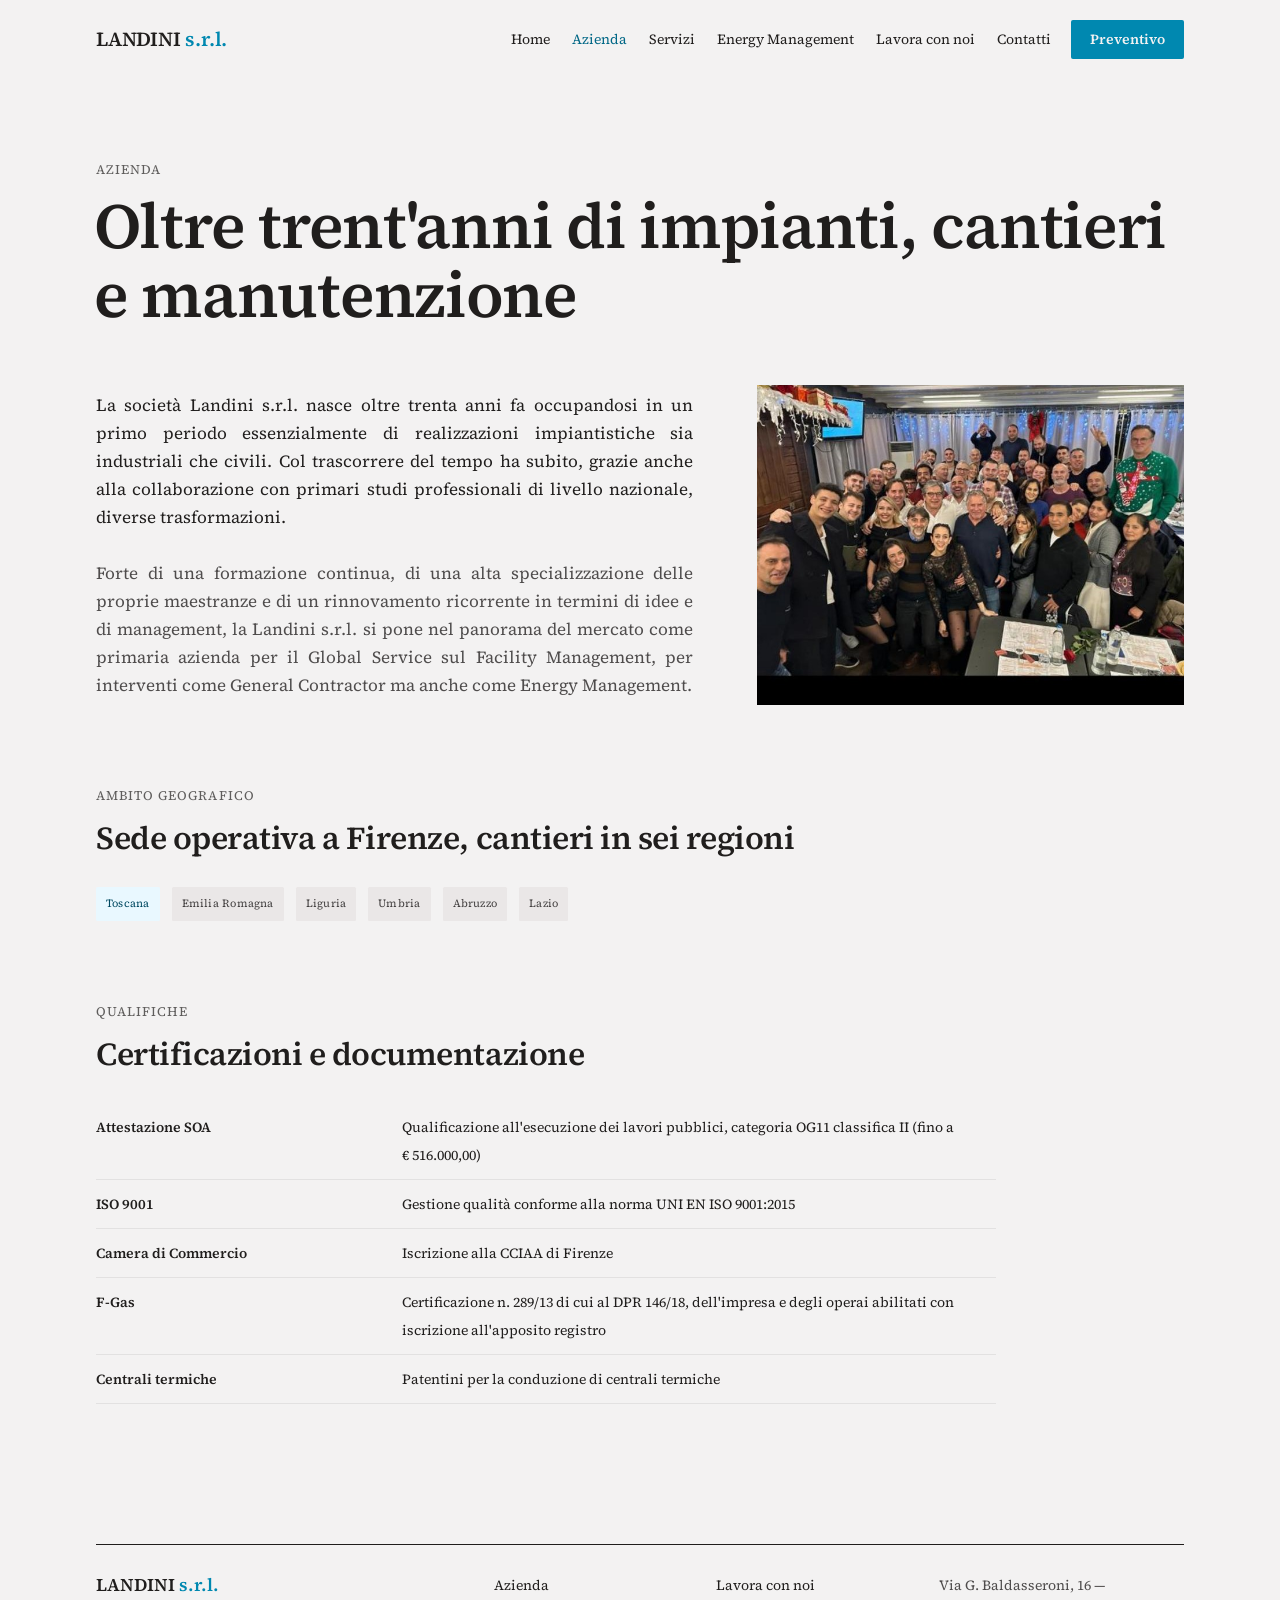
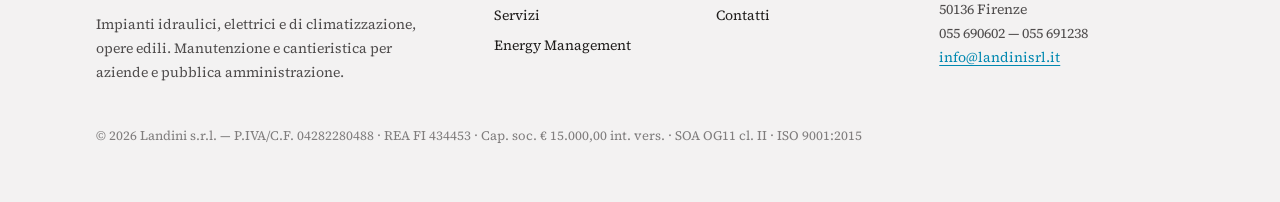
==== azienda.html @ 91101637 "layout change" ====
<!DOCTYPE html>
<html lang="it">
<head>
<meta charset="UTF-8">
<meta name="viewport" content="width=device-width, initial-scale=1">
<title>Azienda | Landini s.r.l.</title>
<meta name="description" content="Landini s.r.l.: oltre trent'anni di impianti, cantieri e manutenzione. Sede operativa a Firenze, attività in sei regioni. Certificazioni SOA, ISO 9001, F-Gas.">
<link rel="stylesheet" href="css/style.css">
</head>
<body>

<nav class="nav">
  <a href="index.html" class="nav-brand">LANDINI <span style="color:var(--color-accent)">s.r.l.</span></a>
  <div class="navlinks">
    <a class="navlink" href="index.html">Home</a>
    <a class="navlink" href="azienda.html" aria-current="page">Azienda</a>
    <a class="navlink" href="servizi.html">Servizi</a>
    <a class="navlink" href="energy-management.html">Energy Management</a>
    <a class="navlink" href="lavora-con-noi.html">Lavora con noi</a>
    <a class="navlink" href="contatti.html">Contatti</a>
  </div>
  <a href="contatti.html" class="btn btn-primary">Preventivo</a>
</nav>

<main>
  <section class="section-hero">
    <span class="eyebrow">Azienda</span>
    <h1 style="font-size:clamp(38px,5vw,64px);line-height:1.08;letter-spacing:-0.02em;margin:0 0 0 -0.035em">Oltre trent'anni di impianti, cantieri e manutenzione</h1>
  </section>

  <section class="section-split split split-75">
    <div>
      <p class="jt" style="font-size:17px;line-height:28px;margin:0 0 28px">La società Landini s.r.l. nasce oltre trenta anni fa occupandosi in un primo periodo essenzialmente di realizzazioni impiantistiche sia industriali che civili. Col trascorrere del tempo ha subito, grazie anche alla collaborazione con primari studi professionali di livello nazionale, diverse trasformazioni.</p>
      <p class="jt text-muted" style="font-size:17px;line-height:28px;margin:0">Forte di una formazione continua, di una alta specializzazione delle proprie maestranze e di un rinnovamento ricorrente in termini di idee e di management, la Landini s.r.l. si pone nel panorama del mercato come primaria azienda per il Global Service sul Facility Management, per interventi come General Contractor ma anche come Energy Management.</p>
    </div>
    <figure style="aspect-ratio:4/3;margin:0">
      <img src="images/azienda/cena.jpeg" alt="Il team Landini alla cena aziendale" style="width:100%;height:100%;object-fit:cover">
</figure>
  </section>

  <section class="section">
    <span class="eyebrow">Ambito geografico</span>
    <h2 style="font-size:32px;line-height:42px;letter-spacing:-0.015em;margin:0 0 28px">Sede operativa a Firenze, cantieri in sei regioni</h2>
    <div style="display:flex;flex-wrap:wrap;gap:10px 12px;max-width:60ch">
      <span class="tag tag-accent">Toscana</span>
      <span class="tag tag-neutral">Emilia Romagna</span>
      <span class="tag tag-neutral">Liguria</span>
      <span class="tag tag-neutral">Umbria</span>
      <span class="tag tag-neutral">Abruzzo</span>
      <span class="tag tag-neutral">Lazio</span>
    </div>
  </section>

  <section class="section">
    <span class="eyebrow">Qualifiche</span>
    <h2 style="font-size:32px;line-height:42px;letter-spacing:-0.015em;margin:0 0 28px">Certificazioni e documentazione</h2>
    <table class="table" style="max-width:900px">
      <tbody>
        <tr><td style="width:34%;font-family:var(--font-heading);font-weight:var(--font-heading-weight)">Attestazione SOA</td><td>Qualificazione all'esecuzione dei lavori pubblici, categoria OG11 classifica II (fino a € 516.000,00)</td></tr>
        <tr><td style="font-family:var(--font-heading);font-weight:var(--font-heading-weight)">ISO 9001</td><td>Gestione qualità conforme alla norma UNI EN ISO 9001:2015</td></tr>
        <tr><td style="font-family:var(--font-heading);font-weight:var(--font-heading-weight)">Camera di Commercio</td><td>Iscrizione alla CCIAA di Firenze</td></tr>
        <tr><td style="font-family:var(--font-heading);font-weight:var(--font-heading-weight)">F-Gas</td><td>Certificazione n. 289/13 di cui al DPR 146/18, dell'impresa e degli operai abilitati con iscrizione all'apposito registro</td></tr>
        <tr><td style="font-family:var(--font-heading);font-weight:var(--font-heading-weight)">Centrali termiche</td><td>Patentini per la conduzione di centrali termiche</td></tr>
      </tbody>
    </table>
  </section>
</main>

<footer class="site-footer">
  <hr class="hr-thin" style="margin-bottom:28px">
  <div class="footer-grid">
    <div>
      <span class="footer-brand">LANDINI <span style="color:var(--color-accent)">s.r.l.</span></span>
      <p class="text-muted" style="margin:14px 0 0">Impianti idraulici, elettrici e di climatizzazione, opere edili. Manutenzione e cantieristica per aziende e pubblica amministrazione.</p>
    </div>
    <div>
      <a class="navlink" href="azienda.html">Azienda</a>
      <a class="navlink" href="servizi.html">Servizi</a>
      <a class="navlink" href="energy-management.html">Energy Management</a>
    </div>
    <div>
      <a class="navlink" href="lavora-con-noi.html">Lavora con noi</a>
      <a class="navlink" href="contatti.html">Contatti</a>
    </div>
    <div class="text-muted">
      Via G. Baldasseroni, 16 — 50136 Firenze<br>
      055 690602 — 055 691238<br>
      <a href="mailto:info@landinisrl.it">info@landinisrl.it</a>
    </div>
  </div>
  <p class="footer-note">© <span id="current-year"></span> Landini s.r.l. — P.IVA/C.F. 04282280488 · REA FI 434453 · Cap. soc. € 15.000,00 int. vers. · SOA OG11 cl. II · ISO 9001:2015</p>
</footer>

<script src="js/main.js"></script>
</body>
</html>
---- css/style.css ----
/* Landini s.r.l. — Broadsheet editorial design system.
   Self-hosted Source Serif 4, CMYK press-plate photo treatment via js/print-plates.js. */

@font-face {
  font-family: 'Source Serif 4';
  font-style: italic;
  font-weight: 400;
  font-display: swap;
  src: url("../fonts/source-serif-4-italic-cyrillic-ext.woff2") format('woff2');
  unicode-range: U+0460-052F, U+1C80-1C8A, U+20B4, U+2DE0-2DFF, U+A640-A69F, U+FE2E-FE2F;
}
@font-face {
  font-family: 'Source Serif 4';
  font-style: italic;
  font-weight: 400;
  font-display: swap;
  src: url("../fonts/source-serif-4-italic-cyrillic.woff2") format('woff2');
  unicode-range: U+0301, U+0400-045F, U+0490-0491, U+04B0-04B1, U+2116;
}
@font-face {
  font-family: 'Source Serif 4';
  font-style: italic;
  font-weight: 400;
  font-display: swap;
  src: url("../fonts/source-serif-4-italic-greek.woff2") format('woff2');
  unicode-range: U+0370-0377, U+037A-037F, U+0384-038A, U+038C, U+038E-03A1, U+03A3-03FF;
}
@font-face {
  font-family: 'Source Serif 4';
  font-style: italic;
  font-weight: 400;
  font-display: swap;
  src: url("../fonts/source-serif-4-italic-vietnamese.woff2") format('woff2');
  unicode-range: U+0102-0103, U+0110-0111, U+0128-0129, U+0168-0169, U+01A0-01A1, U+01AF-01B0, U+0300-0301, U+0303-0304, U+0308-0309, U+0323, U+0329, U+1EA0-1EF9, U+20AB;
}
@font-face {
  font-family: 'Source Serif 4';
  font-style: italic;
  font-weight: 400;
  font-display: swap;
  src: url("../fonts/source-serif-4-italic-latin-ext.woff2") format('woff2');
  unicode-range: U+0100-02BA, U+02BD-02C5, U+02C7-02CC, U+02CE-02D7, U+02DD-02FF, U+0304, U+0308, U+0329, U+1D00-1DBF, U+1E00-1E9F, U+1EF2-1EFF, U+2020, U+20A0-20AB, U+20AD-20C0, U+2113, U+2C60-2C7F, U+A720-A7FF;
}
@font-face {
  font-family: 'Source Serif 4';
  font-style: italic;
  font-weight: 400;
  font-display: swap;
  src: url("../fonts/source-serif-4-italic-latin.woff2") format('woff2');
  unicode-range: U+0000-00FF, U+0131, U+0152-0153, U+02BB-02BC, U+02C6, U+02DA, U+02DC, U+0304, U+0308, U+0329, U+2000-206F, U+20AC, U+2122, U+2191, U+2193, U+2212, U+2215, U+FEFF, U+FFFD;
}
@font-face {
  font-family: 'Source Serif 4';
  font-style: normal;
  font-weight: 400;
  font-display: swap;
  src: url("../fonts/source-serif-4-normal-cyrillic-ext.woff2") format('woff2');
  unicode-range: U+0460-052F, U+1C80-1C8A, U+20B4, U+2DE0-2DFF, U+A640-A69F, U+FE2E-FE2F;
}
@font-face {
  font-family: 'Source Serif 4';
  font-style: normal;
  font-weight: 400;
  font-display: swap;
  src: url("../fonts/source-serif-4-normal-cyrillic.woff2") format('woff2');
  unicode-range: U+0301, U+0400-045F, U+0490-0491, U+04B0-04B1, U+2116;
}
@font-face {
  font-family: 'Source Serif 4';
  font-style: normal;
  font-weight: 400;
  font-display: swap;
  src: url("../fonts/source-serif-4-normal-greek.woff2") format('woff2');
  unicode-range: U+0370-0377, U+037A-037F, U+0384-038A, U+038C, U+038E-03A1, U+03A3-03FF;
}
@font-face {
  font-family: 'Source Serif 4';
  font-style: normal;
  font-weight: 400;
  font-display: swap;
  src: url("../fonts/source-serif-4-normal-vietnamese.woff2") format('woff2');
  unicode-range: U+0102-0103, U+0110-0111, U+0128-0129, U+0168-0169, U+01A0-01A1, U+01AF-01B0, U+0300-0301, U+0303-0304, U+0308-0309, U+0323, U+0329, U+1EA0-1EF9, U+20AB;
}
@font-face {
  font-family: 'Source Serif 4';
  font-style: normal;
  font-weight: 400;
  font-display: swap;
  src: url("../fonts/source-serif-4-normal-latin-ext.woff2") format('woff2');
  unicode-range: U+0100-02BA, U+02BD-02C5, U+02C7-02CC, U+02CE-02D7, U+02DD-02FF, U+0304, U+0308, U+0329, U+1D00-1DBF, U+1E00-1E9F, U+1EF2-1EFF, U+2020, U+20A0-20AB, U+20AD-20C0, U+2113, U+2C60-2C7F, U+A720-A7FF;
}
@font-face {
  font-family: 'Source Serif 4';
  font-style: normal;
  font-weight: 400;
  font-display: swap;
  src: url("../fonts/source-serif-4-normal-latin.woff2") format('woff2');
  unicode-range: U+0000-00FF, U+0131, U+0152-0153, U+02BB-02BC, U+02C6, U+02DA, U+02DC, U+0304, U+0308, U+0329, U+2000-206F, U+20AC, U+2122, U+2191, U+2193, U+2212, U+2215, U+FEFF, U+FFFD;
}
@font-face {
  font-family: 'Source Serif 4';
  font-style: normal;
  font-weight: 600;
  font-display: swap;
  src: url("../fonts/source-serif-4-normal-cyrillic-ext.woff2") format('woff2');
  unicode-range: U+0460-052F, U+1C80-1C8A, U+20B4, U+2DE0-2DFF, U+A640-A69F, U+FE2E-FE2F;
}
@font-face {
  font-family: 'Source Serif 4';
  font-style: normal;
  font-weight: 600;
  font-display: swap;
  src: url("../fonts/source-serif-4-normal-cyrillic.woff2") format('woff2');
  unicode-range: U+0301, U+0400-045F, U+0490-0491, U+04B0-04B1, U+2116;
}
@font-face {
  font-family: 'Source Serif 4';
  font-style: normal;
  font-weight: 600;
  font-display: swap;
  src: url("../fonts/source-serif-4-normal-greek.woff2") format('woff2');
  unicode-range: U+0370-0377, U+037A-037F, U+0384-038A, U+038C, U+038E-03A1, U+03A3-03FF;
}
@font-face {
  font-family: 'Source Serif 4';
  font-style: normal;
  font-weight: 600;
  font-display: swap;
  src: url("../fonts/source-serif-4-normal-vietnamese.woff2") format('woff2');
  unicode-range: U+0102-0103, U+0110-0111, U+0128-0129, U+0168-0169, U+01A0-01A1, U+01AF-01B0, U+0300-0301, U+0303-0304, U+0308-0309, U+0323, U+0329, U+1EA0-1EF9, U+20AB;
}
@font-face {
  font-family: 'Source Serif 4';
  font-style: normal;
  font-weight: 600;
  font-display: swap;
  src: url("../fonts/source-serif-4-normal-latin-ext.woff2") format('woff2');
  unicode-range: U+0100-02BA, U+02BD-02C5, U+02C7-02CC, U+02CE-02D7, U+02DD-02FF, U+0304, U+0308, U+0329, U+1D00-1DBF, U+1E00-1E9F, U+1EF2-1EFF, U+2020, U+20A0-20AB, U+20AD-20C0, U+2113, U+2C60-2C7F, U+A720-A7FF;
}
@font-face {
  font-family: 'Source Serif 4';
  font-style: normal;
  font-weight: 600;
  font-display: swap;
  src: url("../fonts/source-serif-4-normal-latin.woff2") format('woff2');
  unicode-range: U+0000-00FF, U+0131, U+0152-0153, U+02BB-02BC, U+02C6, U+02DA, U+02DC, U+0304, U+0308, U+0329, U+2000-206F, U+20AC, U+2122, U+2191, U+2193, U+2212, U+2215, U+FEFF, U+FFFD;
}

:root {
  --color-bg: #f3f2f2;
  --color-surface: #eae9e9;
  --color-text: #201e1d;
  --color-accent: #0088b0;
  --color-accent-2: #d6006c;
  --color-divider: color-mix(in srgb, #201e1d 16%, transparent);

  --color-neutral-100: #f8f4f4;
  --color-neutral-200: #eae7e7;
  --color-neutral-800: #444141;
  --color-neutral-900: #2d2b2b;

  --color-accent-100: #e9f8ff;
  --color-accent-700: #006786;
  --color-accent-800: #004961;

  --color-accent-2-100: #fff1f4;
  --color-accent-2-800: #790e3d;

  --color-process-yellow: #edbb00;

  --font-heading: "Source Serif 4", Georgia, serif;
  --font-heading-weight: 600;
  --font-body: "Source Serif 4", Georgia, serif;

  --space-1: 5px; --space-2: 10px; --space-3: 15px; --space-4: 20px; --space-6: 30px; --space-8: 40px;
  --radius-sm: 1px; --radius-md: 2px; --radius-lg: 4px;

  --shadow-sm: 0 1px 2px color-mix(in srgb, #2d2b2b 14%, transparent);
  --shadow-md: 0 3px 10px color-mix(in srgb, #2d2b2b 16%, transparent);
}

*, *::before, *::after { box-sizing: border-box; }
html { -webkit-text-size-adjust: 100%; }
body {
  margin: 0; background: var(--color-bg); color: var(--color-text);
  font-family: var(--font-body); font-size: 17px; line-height: 28px; font-weight: 400;
  text-wrap: pretty;
}
h1, h2, h3, h4, h5, h6 {
  font-family: var(--font-heading); font-weight: var(--font-heading-weight);
  line-height: 1.12; letter-spacing: -0.015em; margin: 0 0 var(--space-2);
}
p { margin: 0 0 var(--space-3); }
a { color: var(--color-accent); text-underline-offset: 3px; }
a:hover { color: var(--color-accent-700); }
img { display: block; max-width: 100%; }
figure { margin: 0; }
figcaption {
  font-size: 11px; margin-top: var(--space-1);
  color: color-mix(in srgb, var(--color-text) 55%, transparent);
}
:focus { outline: none; }
:focus-visible { outline: 2px solid var(--color-accent); outline-offset: 2px; }
::selection { background: color-mix(in srgb, var(--color-accent) 30%, transparent); }
.jt { text-align: justify; hyphens: auto; }

/* — layout — */
.wrap { max-width: min(2000px, 95vw); margin: 0 auto; padding-left: clamp(20px, 5vw, 72px); padding-right: clamp(20px, 5vw, 72px); }
.g2 { display: grid; grid-template-columns: repeat(2, minmax(0, 1fr)); gap: 15px; }
.g3 { display: grid; grid-template-columns: repeat(3, minmax(0, 1fr)); gap: 42px clamp(28px, 4vw, 64px); }
.g4 { display: grid; grid-template-columns: repeat(4, minmax(0, 1fr)); gap: 42px clamp(24px, 3vw, 48px); }
.split { display: grid; gap: 28px clamp(24px, 5vw, 96px); align-items: center; }
.split-57 { grid-template-columns: minmax(0, 5fr) minmax(0, 7fr); }
.split-75 { grid-template-columns: minmax(0, 7fr) minmax(0, 5fr); }
.split-66 { grid-template-columns: minmax(0, 6fr) minmax(0, 6fr); align-items: start; }
.section { max-width: min(2000px, 95vw); margin: 0 auto; padding: 0 clamp(20px, 5vw, 72px) 84px; }
.section-hero { max-width: min(2000px, 95vw); margin: 0 auto; padding: 84px clamp(20px, 5vw, 72px) 56px; }
.section-hero-home { max-width: min(2000px, 95vw); margin: 0 auto; padding: 112px clamp(20px, 5vw, 72px) 84px; }
.section-split { max-width: min(1280px, 95vw); margin: 0 auto; padding: 0 clamp(20px, 5vw, 72px) 84px; }
.eyebrow {
  display: block; font-size: 13px; line-height: 14px; letter-spacing: 0.08em;
  text-transform: uppercase; color: color-mix(in srgb, var(--color-text) 70%, transparent);
  margin: 0 0 14px;
}

/* — buttons — */
.btn {
  display: inline-flex; align-items: center; justify-content: center; gap: 6px;
  cursor: pointer; text-decoration: none;
  font-family: var(--font-heading); font-weight: var(--font-heading-weight);
  font-size: 14px; line-height: 1.2; color: var(--color-text);
  background: transparent; border: 1px solid transparent;
  padding: var(--space-2) calc(var(--space-3) * 1.2);
  border-radius: var(--radius-md);
}
.btn-primary { background: var(--color-accent); color: var(--color-bg); }
.btn-primary:hover { background: var(--color-accent-700); color: var(--color-bg); }
.btn-secondary { border-color: var(--color-divider); color: var(--color-text); }
.btn-secondary:hover { background: color-mix(in srgb, var(--color-text) 7%, transparent); color: var(--color-text); }
.btn-ghost { color: var(--color-accent); padding-inline: var(--space-1); }
.btn-ghost:hover { background: color-mix(in srgb, var(--color-accent) 10%, transparent); }
.btn-block { width: 100%; margin-top: var(--space-2); }

/* — forms — */
.field { margin-bottom: 15px; }
.field > label {
  display: block; font-size: 12px; margin-bottom: 5px;
  color: color-mix(in srgb, var(--color-text) 70%, transparent);
}
.input {
  width: 100%; min-height: 36px; padding: 6px 10px; font: inherit;
  font-size: 14px; color: var(--color-text); caret-color: var(--color-accent);
  background: var(--color-surface);
  border: 1px solid var(--color-divider); border-radius: var(--radius-md);
}
.input::placeholder { color: color-mix(in srgb, var(--color-text) 65%, transparent); opacity: 1; }
.input:hover { border-color: color-mix(in srgb, var(--color-text) 45%, transparent); }
.input:focus-visible { border-color: var(--color-accent); outline-offset: 0; }
textarea.input { min-height: 90px; resize: vertical; }

/* — tags — */
.tag {
  display: inline-flex; align-items: center; font-size: 11px;
  letter-spacing: 0.02em; padding: 3px 10px; border-radius: calc(var(--radius-md) * 0.75);
}
.tag-accent { background: var(--color-accent-100); color: var(--color-accent-800); }
.tag-neutral { background: var(--color-neutral-200); color: var(--color-neutral-800); }

/* — navigation — */
.nav { display: flex; align-items: center; gap: var(--space-4); max-width: min(2000px, 95vw); margin: 0 auto; padding: 20px clamp(20px, 5vw, 72px); }
.nav-brand { font-family: var(--font-heading); font-weight: var(--font-heading-weight); font-size: 20px; letter-spacing: -0.01em; margin-right: auto; text-decoration: none; color: var(--color-text); white-space: nowrap; }
.navlinks { display: flex; gap: 22px; align-items: center; }
.navlink { color: inherit; text-decoration: none; font-size: 14px; white-space: nowrap; }
.navlink:hover { color: var(--color-accent); }
.navlink[aria-current='page'] { color: var(--color-accent-700); }
@media (max-width: 1180px) {
  .nav { flex-wrap: wrap; }
  .navlinks { order: 3; width: 100%; flex-wrap: wrap; gap: 14px 20px !important; }
}

.check-list { list-style: none; }
.check-list li { padding: 4px 0; }

/* — tables — */
.table { width: 100%; border-collapse: collapse; font-size: 14px; }
.table td { padding: var(--space-2) var(--space-2) var(--space-2) 0; border-bottom: 1px solid color-mix(in srgb, var(--color-text) 8%, transparent); vertical-align: top; }

/* — rules / stats — */
.hr-thin { height: 0; border: 0; border-top: 1px solid var(--color-text); margin: 0; }
.hr { height: 1px; border: 0; margin: var(--space-4) 0; background: var(--color-divider); }
.stat-grid { display: grid; grid-template-columns: repeat(4, minmax(0, 1fr)); gap: 20px; padding: 28px 0 0; }
.stat-card {
  background: #fff; border: 1px solid var(--color-divider); border-radius: var(--radius-lg);
  padding: 28px 24px; border-top: 3px solid var(--color-accent);
}
.stat-card .num {
  display: block; font-family: var(--font-heading); font-weight: var(--font-heading-weight);
  font-size: 44px; line-height: 1; letter-spacing: -0.01em; color: var(--color-text); margin-bottom: 12px;
}
.stat-card .num-accent { color: var(--color-accent-700); }
.stat-card .label { font-size: 14px; line-height: 20px; font-weight: 500; color: color-mix(in srgb, var(--color-text) 85%, transparent); }

/* — marquee — */
.marquee { overflow: hidden; -webkit-mask-image: linear-gradient(90deg, transparent, #000 6%, #000 94%, transparent); mask-image: linear-gradient(90deg, transparent, #000 6%, #000 94%, transparent); }
.marquee-track { display: flex; align-items: center; gap: 72px; width: max-content; animation: landini-marquee 40s linear infinite; }
.marquee-track img { height: 28px; width: auto; object-fit: contain; filter: grayscale(100%); opacity: 0.75; flex: none; }
.marquee:hover .marquee-track { animation-play-state: paused; }
@keyframes landini-marquee { from { transform: translateX(0); } to { transform: translateX(-50%); } }
@media (prefers-reduced-motion: reduce) { .marquee-track { animation: none; } }

.halftone { position: relative; filter: grayscale(0.35) contrast(1.15); overflow: hidden; }
.halftone::after {
  content: ""; position: absolute; inset: 0; pointer-events: none;
  background-image: radial-gradient(circle, rgba(0,0,0,0.22) 30%, transparent 32%);
  background-size: 3px 3px; mix-blend-mode: multiply;
}

/* — footer — */
.site-footer { max-width: min(2000px, 95vw); margin: 0 auto; padding: 56px clamp(20px, 5vw, 72px); }
.footer-grid { display: grid; grid-template-columns: 2fr 1fr 1fr 1.4fr; gap: 28px 48px; font-size: 14px; line-height: 24px; }
.footer-grid .navlink { display: block; margin-bottom: 6px; }
.footer-brand { font-family: var(--font-heading); font-weight: var(--font-heading-weight); font-size: 18px; }
.footer-note { margin: 42px 0 0; font-size: 13px; line-height: 20px; color: color-mix(in srgb, var(--color-text) 55%, transparent); }
.text-muted { color: color-mix(in srgb, var(--color-text) 78%, transparent); }

@media (max-width: 900px) {
  .g2, .g3, .g4, .split, .footer-grid { grid-template-columns: 1fr !important; }
  .stat-grid { grid-template-columns: repeat(2, minmax(0, 1fr)) !important; }
}
@media (max-width: 560px) {
  .stat-grid { grid-template-columns: 1fr !important; }
}
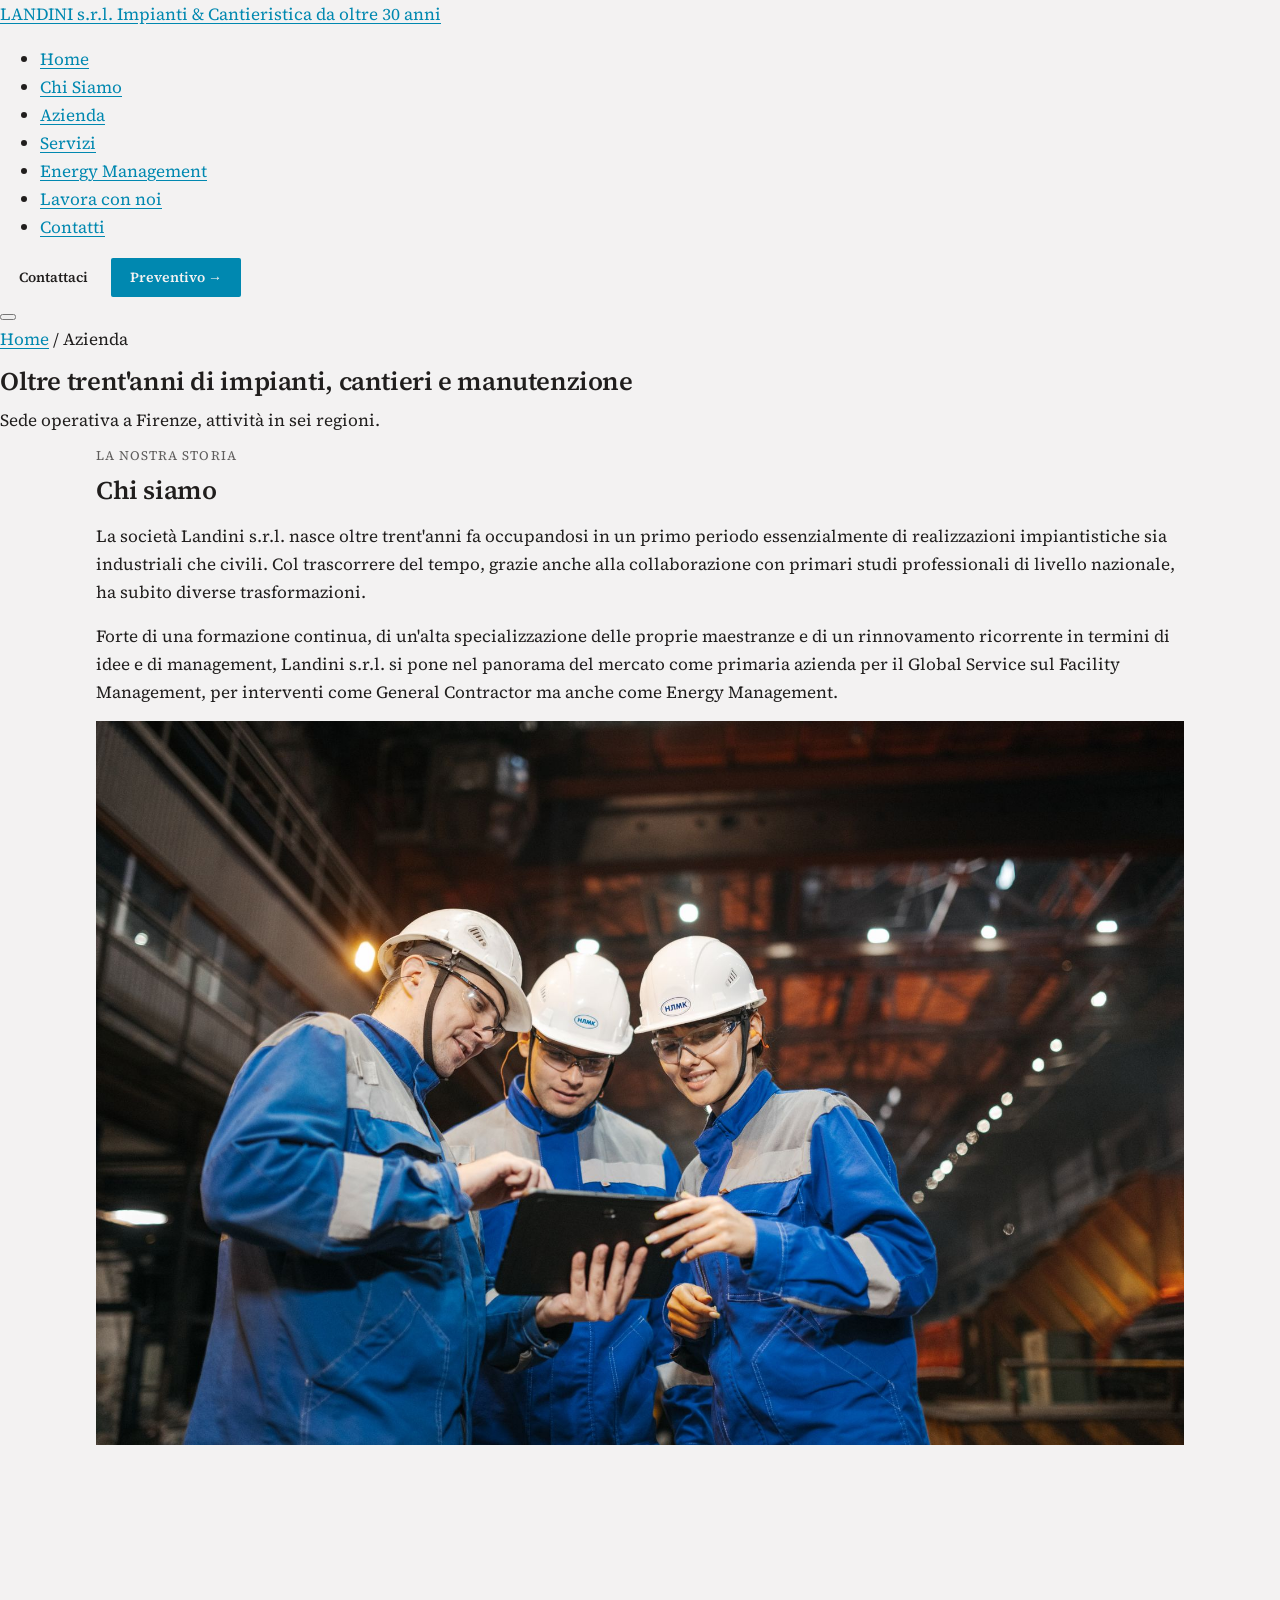
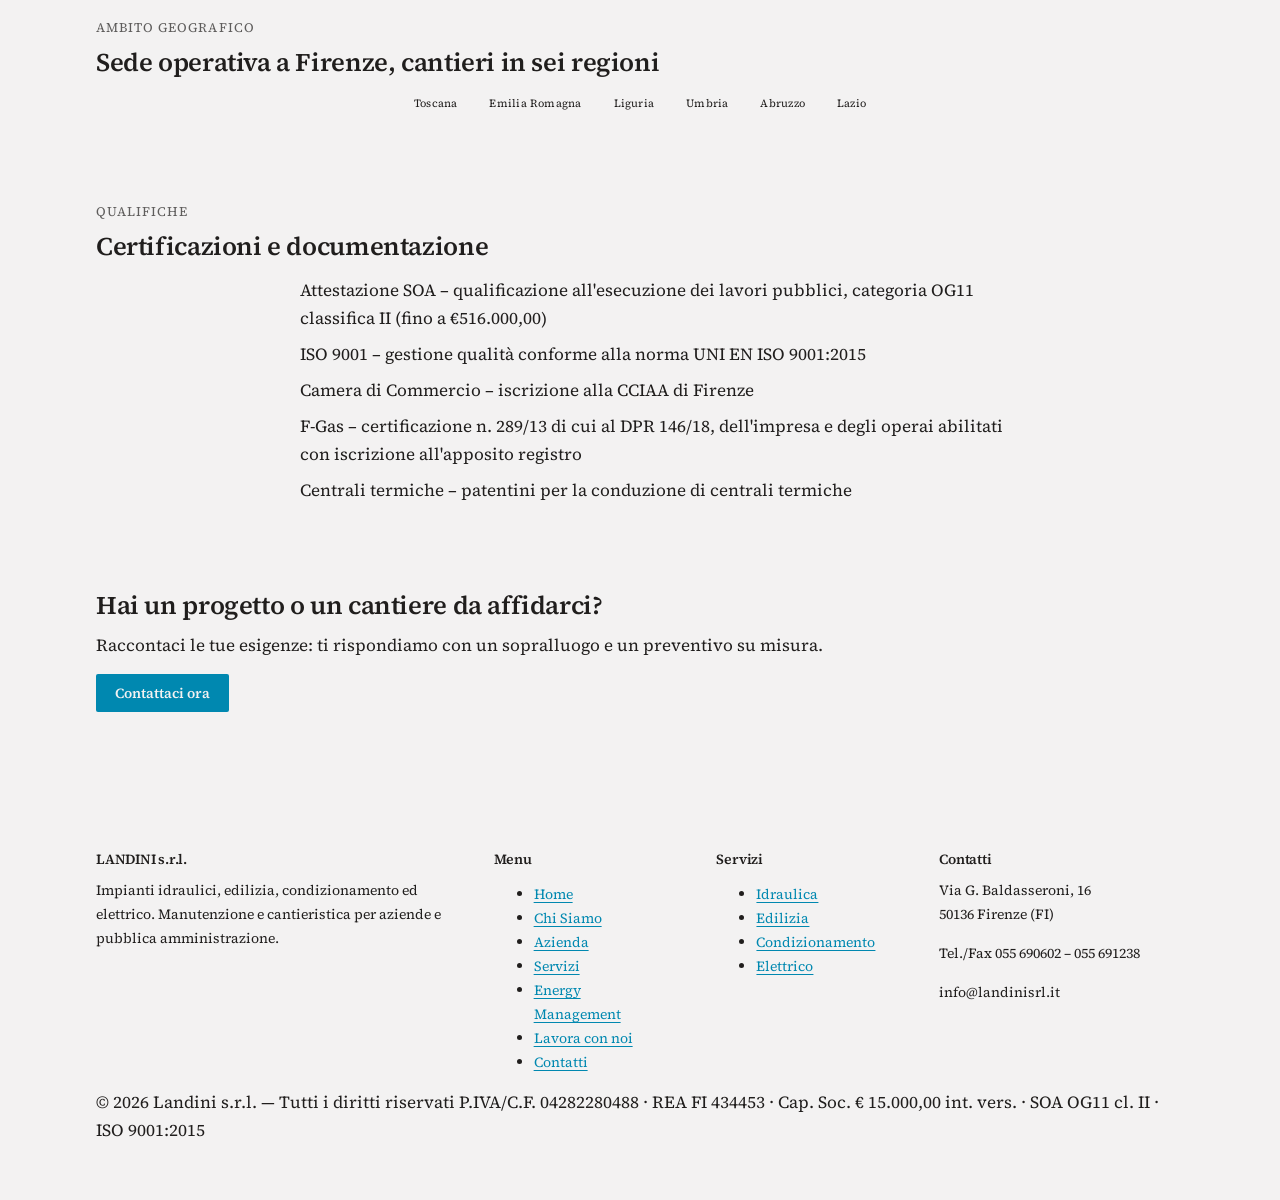
==== commit 898df1ef: "new layout" ====
--- a/azienda.html
+++ b/azienda.html
@@ -1,96 +1,155 @@
 <!DOCTYPE html>
 <html lang="it">
 <head>
-<meta charset="UTF-8">
-<meta name="viewport" content="width=device-width, initial-scale=1">
-<title>Azienda | Landini s.r.l.</title>
-<meta name="description" content="Landini s.r.l.: oltre trent'anni di impianti, cantieri e manutenzione. Sede operativa a Firenze, attività in sei regioni. Certificazioni SOA, ISO 9001, F-Gas.">
-<link rel="stylesheet" href="css/style.css">
+  <meta charset="UTF-8">
+  <meta name="viewport" content="width=device-width, initial-scale=1.0">
+  <title>Azienda | Landini s.r.l.</title>
+  <meta name="description" content="Landini s.r.l.: oltre trent'anni di impianti, cantieri e manutenzione. Sede operativa a Firenze, attivit&agrave; in sei regioni. Certificazioni SOA, ISO 9001, F-Gas.">
+  <link rel="preconnect" href="https://fonts.googleapis.com">
+  <link rel="preconnect" href="https://fonts.gstatic.com" crossorigin>
+  <link href="https://fonts.googleapis.com/css2?family=Archivo:wght@700;800&family=Inter:wght@400;500;600;700&display=swap" rel="stylesheet">
+  <link rel="stylesheet" href="css/style.css?v=6">
 </head>
 <body>
 
-<nav class="nav">
-  <a href="index.html" class="nav-brand">LANDINI <span style="color:var(--color-accent)">s.r.l.</span></a>
-  <div class="navlinks">
-    <a class="navlink" href="index.html">Home</a>
-    <a class="navlink" href="azienda.html" aria-current="page">Azienda</a>
-    <a class="navlink" href="servizi.html">Servizi</a>
-    <a class="navlink" href="energy-management.html">Energy Management</a>
-    <a class="navlink" href="lavora-con-noi.html">Lavora con noi</a>
-    <a class="navlink" href="contatti.html">Contatti</a>
-  </div>
-  <a href="contatti.html" class="btn btn-primary">Preventivo</a>
-</nav>
+  <header class="site-header">
+    <div class="container header-inner">
+      <a href="index.html" class="logo">
+        <span class="logo-name">LANDINI <span>s.r.l.</span></span>
+        <span class="logo-tagline">Impianti &amp; Cantieristica da oltre 30 anni</span>
+      </a>
+      <nav class="main-nav">
+        <ul>
+          <li><a href="index.html">Home</a></li>
+          <li><a href="chi-siamo.html">Chi Siamo</a></li>
+          <li><a href="azienda.html" class="active">Azienda</a></li>
+          <li><a href="servizi.html">Servizi</a></li>
+          <li><a href="energy-management.html">Energy Management</a></li>
+          <li><a href="lavora-con-noi.html">Lavora con noi</a></li>
+          <li><a href="contatti.html">Contatti</a></li>
+        </ul>
+      </nav>
+      <div class="nav-actions">
+        <a href="contatti.html" class="btn btn-outline-dark btn-sm">Contattaci</a>
+        <a href="contatti.html" class="btn btn-primary btn-sm">Preventivo &rarr;</a>
+      </div>
+      <button class="nav-toggle" aria-label="Apri menu">
+        <span></span><span></span><span></span>
+      </button>
+    </div>
+  </header>
 
-<main>
-  <section class="section-hero">
-    <span class="eyebrow">Azienda</span>
-    <h1 style="font-size:clamp(38px,5vw,64px);line-height:1.08;letter-spacing:-0.02em;margin:0 0 0 -0.035em">Oltre trent'anni di impianti, cantieri e manutenzione</h1>
-  </section>
-
-  <section class="section-split split split-75">
-    <div>
-      <p class="jt" style="font-size:17px;line-height:28px;margin:0 0 28px">La società Landini s.r.l. nasce oltre trenta anni fa occupandosi in un primo periodo essenzialmente di realizzazioni impiantistiche sia industriali che civili. Col trascorrere del tempo ha subito, grazie anche alla collaborazione con primari studi professionali di livello nazionale, diverse trasformazioni.</p>
-      <p class="jt text-muted" style="font-size:17px;line-height:28px;margin:0">Forte di una formazione continua, di una alta specializzazione delle proprie maestranze e di un rinnovamento ricorrente in termini di idee e di management, la Landini s.r.l. si pone nel panorama del mercato come primaria azienda per il Global Service sul Facility Management, per interventi come General Contractor ma anche come Energy Management.</p>
-    </div>
-    <figure style="aspect-ratio:4/3;margin:0">
-      <img src="images/azienda/cena.jpeg" alt="Il team Landini alla cena aziendale" style="width:100%;height:100%;object-fit:cover">
-</figure>
-  </section>
-
-  <section class="section">
-    <span class="eyebrow">Ambito geografico</span>
-    <h2 style="font-size:32px;line-height:42px;letter-spacing:-0.015em;margin:0 0 28px">Sede operativa a Firenze, cantieri in sei regioni</h2>
-    <div style="display:flex;flex-wrap:wrap;gap:10px 12px;max-width:60ch">
-      <span class="tag tag-accent">Toscana</span>
-      <span class="tag tag-neutral">Emilia Romagna</span>
-      <span class="tag tag-neutral">Liguria</span>
-      <span class="tag tag-neutral">Umbria</span>
-      <span class="tag tag-neutral">Abruzzo</span>
-      <span class="tag tag-neutral">Lazio</span>
+  <section class="page-hero">
+    <div class="container">
+      <p class="breadcrumb"><a href="index.html">Home</a> / Azienda</p>
+      <h1>Oltre trent'anni di impianti, cantieri e manutenzione</h1>
+      <p>Sede operativa a Firenze, attivit&agrave; in sei regioni.</p>
     </div>
   </section>
 
   <section class="section">
-    <span class="eyebrow">Qualifiche</span>
-    <h2 style="font-size:32px;line-height:42px;letter-spacing:-0.015em;margin:0 0 28px">Certificazioni e documentazione</h2>
-    <table class="table" style="max-width:900px">
-      <tbody>
-        <tr><td style="width:34%;font-family:var(--font-heading);font-weight:var(--font-heading-weight)">Attestazione SOA</td><td>Qualificazione all'esecuzione dei lavori pubblici, categoria OG11 classifica II (fino a € 516.000,00)</td></tr>
-        <tr><td style="font-family:var(--font-heading);font-weight:var(--font-heading-weight)">ISO 9001</td><td>Gestione qualità conforme alla norma UNI EN ISO 9001:2015</td></tr>
-        <tr><td style="font-family:var(--font-heading);font-weight:var(--font-heading-weight)">Camera di Commercio</td><td>Iscrizione alla CCIAA di Firenze</td></tr>
-        <tr><td style="font-family:var(--font-heading);font-weight:var(--font-heading-weight)">F-Gas</td><td>Certificazione n. 289/13 di cui al DPR 146/18, dell'impresa e degli operai abilitati con iscrizione all'apposito registro</td></tr>
-        <tr><td style="font-family:var(--font-heading);font-weight:var(--font-heading-weight)">Centrali termiche</td><td>Patentini per la conduzione di centrali termiche</td></tr>
-      </tbody>
-    </table>
+    <div class="container">
+      <div class="grid grid-2" style="gap:56px; align-items:center;">
+        <div>
+          <p class="eyebrow">La nostra storia</p>
+          <h2>Chi siamo</h2>
+          <p style="margin-top:16px;">La societ&agrave; Landini s.r.l. nasce oltre trent'anni fa occupandosi in un primo periodo essenzialmente di realizzazioni impiantistiche sia industriali che civili. Col trascorrere del tempo, grazie anche alla collaborazione con primari studi professionali di livello nazionale, ha subito diverse trasformazioni.</p>
+          <p style="margin-top:16px;">Forte di una formazione continua, di un'alta specializzazione delle proprie maestranze e di un rinnovamento ricorrente in termini di idee e di management, Landini s.r.l. si pone nel panorama del mercato come primaria azienda per il Global Service sul Facility Management, per interventi come General Contractor ma anche come Energy Management.</p>
+        </div>
+        <div class="service-media" style="aspect-ratio:4/3;"><img src="images/azienda/squadra-cantiere.jpg" alt="Una squadra Landini in cantiere"></div>
+      </div>
+    </div>
   </section>
-</main>
 
-<footer class="site-footer">
-  <hr class="hr-thin" style="margin-bottom:28px">
-  <div class="footer-grid">
-    <div>
-      <span class="footer-brand">LANDINI <span style="color:var(--color-accent)">s.r.l.</span></span>
-      <p class="text-muted" style="margin:14px 0 0">Impianti idraulici, elettrici e di climatizzazione, opere edili. Manutenzione e cantieristica per aziende e pubblica amministrazione.</p>
+  <section class="section section-alt">
+    <div class="container">
+      <div class="section-header center">
+        <p class="eyebrow">Ambito geografico</p>
+        <h2>Sede operativa a Firenze, cantieri in sei regioni</h2>
+      </div>
+      <div style="display:flex; flex-wrap:wrap; gap:12px; justify-content:center;">
+        <span class="tag">Toscana</span>
+        <span class="tag">Emilia Romagna</span>
+        <span class="tag">Liguria</span>
+        <span class="tag">Umbria</span>
+        <span class="tag">Abruzzo</span>
+        <span class="tag">Lazio</span>
+      </div>
     </div>
-    <div>
-      <a class="navlink" href="azienda.html">Azienda</a>
-      <a class="navlink" href="servizi.html">Servizi</a>
-      <a class="navlink" href="energy-management.html">Energy Management</a>
+  </section>
+
+  <section class="section">
+    <div class="container">
+      <div class="section-header center">
+        <p class="eyebrow">Qualifiche</p>
+        <h2>Certificazioni e documentazione</h2>
+      </div>
+      <ul class="check-list" style="max-width:760px; margin:0 auto;">
+        <li>Attestazione SOA &ndash; qualificazione all'esecuzione dei lavori pubblici, categoria OG11 classifica II (fino a &euro;516.000,00)</li>
+        <li>ISO 9001 &ndash; gestione qualit&agrave; conforme alla norma UNI EN ISO 9001:2015</li>
+        <li>Camera di Commercio &ndash; iscrizione alla CCIAA di Firenze</li>
+        <li>F-Gas &ndash; certificazione n. 289/13 di cui al DPR 146/18, dell'impresa e degli operai abilitati con iscrizione all'apposito registro</li>
+        <li>Centrali termiche &ndash; patentini per la conduzione di centrali termiche</li>
+      </ul>
     </div>
-    <div>
-      <a class="navlink" href="lavora-con-noi.html">Lavora con noi</a>
-      <a class="navlink" href="contatti.html">Contatti</a>
+  </section>
+
+  <section class="section section-alt">
+    <div class="container">
+      <div class="cta-band">
+        <div class="container cta-band-inner">
+          <div>
+            <h2>Hai un progetto o un cantiere da affidarci?</h2>
+            <p>Raccontaci le tue esigenze: ti rispondiamo con un sopralluogo e un preventivo su misura.</p>
+          </div>
+          <a href="contatti.html" class="btn btn-primary">Contattaci ora</a>
+        </div>
+      </div>
     </div>
-    <div class="text-muted">
-      Via G. Baldasseroni, 16 — 50136 Firenze<br>
-      055 690602 — 055 691238<br>
-      <a href="mailto:info@landinisrl.it">info@landinisrl.it</a>
+  </section>
+
+  <footer class="site-footer">
+    <div class="container">
+      <div class="footer-grid">
+        <div>
+          <h4>LANDINI s.r.l.</h4>
+          <p>Impianti idraulici, edilizia, condizionamento ed elettrico. Manutenzione e cantieristica per aziende e pubblica amministrazione.</p>
+        </div>
+        <div>
+          <h4>Menu</h4>
+          <ul>
+            <li><a href="index.html">Home</a></li>
+            <li><a href="chi-siamo.html">Chi Siamo</a></li>
+            <li><a href="azienda.html">Azienda</a></li>
+            <li><a href="servizi.html">Servizi</a></li>
+            <li><a href="energy-management.html">Energy Management</a></li>
+            <li><a href="lavora-con-noi.html">Lavora con noi</a></li>
+            <li><a href="contatti.html">Contatti</a></li>
+          </ul>
+        </div>
+        <div>
+          <h4>Servizi</h4>
+          <ul>
+            <li><a href="servizi.html#idraulica">Idraulica</a></li>
+            <li><a href="servizi.html#edilizia">Edilizia</a></li>
+            <li><a href="servizi.html#condizionamento">Condizionamento</a></li>
+            <li><a href="servizi.html#elettrico">Elettrico</a></li>
+          </ul>
+        </div>
+        <div>
+          <h4>Contatti</h4>
+          <p>Via G. Baldasseroni, 16<br>50136 Firenze (FI)</p>
+          <p style="margin-top:8px;">Tel./Fax 055 690602 &ndash; 055 691238</p>
+          <p style="margin-top:8px;">info@landinisrl.it</p>
+        </div>
+      </div>
+      <div class="footer-bottom">
+        <span>&copy; <span id="current-year"></span> Landini s.r.l. &mdash; Tutti i diritti riservati</span>
+        <span>P.IVA/C.F. 04282280488 &middot; REA FI 434453 &middot; Cap. Soc. &euro; 15.000,00 int. vers. &middot; SOA OG11 cl. II &middot; ISO 9001:2015</span>
+      </div>
     </div>
-  </div>
-  <p class="footer-note">© <span id="current-year"></span> Landini s.r.l. — P.IVA/C.F. 04282280488 · REA FI 434453 · Cap. soc. € 15.000,00 int. vers. · SOA OG11 cl. II · ISO 9001:2015</p>
-</footer>
+  </footer>
 
-<script src="js/main.js"></script>
+  <script src="js/main.js"></script>
 </body>
 </html>
